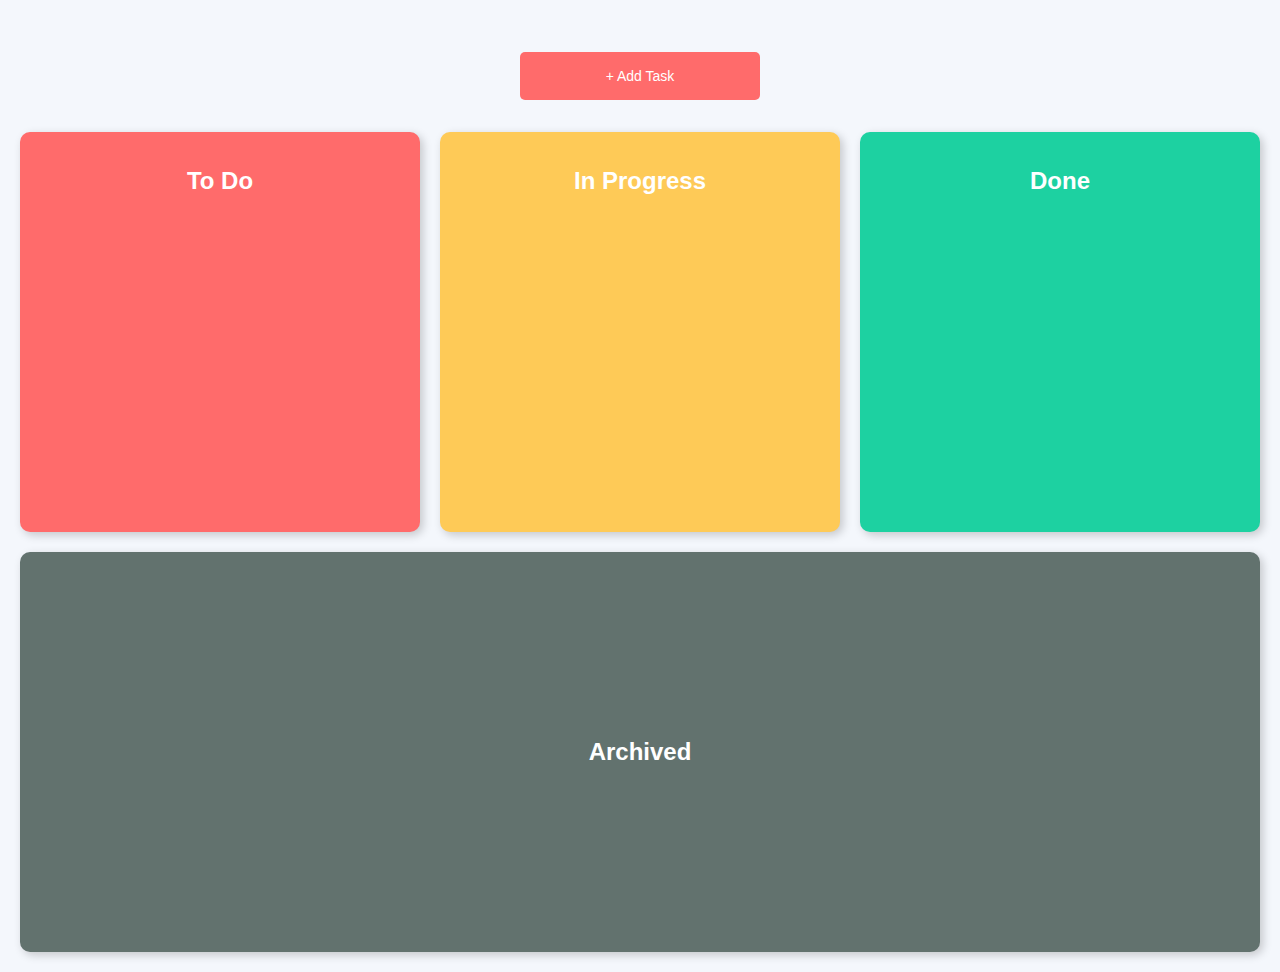
==== index.html @ c923e274 "feat: 1st commit set up basic board" ====
<!DOCTYPE html>
<html lang="en">

<head>
    <meta charset="UTF-8">
    <meta name="viewport" content="width=device-width, initial-scale=1.0">
    <title>Momo Board</title>
    <link rel="stylesheet" href="./assets/css/styles.css">
</head>

<body>
    <div class="modal-container">
        <button class="open-modal">+ Add Task</button>
        
        <div class="modal">
            <h2>Create New Task</h2>
            <div class="input-container">
                <input type="text" id="taskTitle" placeholder="Title" required>
                <textarea id="taskDescription" placeholder="Description" required rows="10"></textarea>
                <button class="input-add-btn">Add Task</button>
                <button class="close">Close</button>
            </div>
     
        </div>
    </div>

   
    <div class="board">
        <div class="column" id="todo">
            <h2>To Do</h2>

            <!-- task -->
            <!-- <div class="task" draggable="true" ondragstart="drag(event)" id="task-1">
                <p><span>Task 1</span></p>
                <p class="started">Lorem ipsum dolor sit amet.</p>
            </div> -->


        </div>

        <div class="column" id="in-progress">
            <h2>In Progress</h2>

            <!-- <div class="task" draggable="true" ondragstart="drag(event)" id="task-1">
                <p><span>Task 1</span></p>
                <p>Lorem ipsum dolor sit amet.</p>
                <p class="time">Lorem ipsum dolor sit amet.</p>
            </div> -->
        </div>

        <div class="column" id="done">
            <h2>Done</h2>

            <!-- <div class="task" draggable="true" ondragstart="drag(event)" id="task-1">
                <p><span>Task 1</span></p>
                <p>Lorem ipsum dolor sit amet.</p>
                <p class="time">started: 10/03/2025</p>
            </div> -->
        </div>

        <div class="column" id="archived">
            <h2>Archived</h2>

            <!-- <div class="container">
                <div class="task" draggable="true" ondragstart="drag(event)" id="task-1">
                    <p><span>Task 1</span></p>
                    <p>Lorem ipsum dolor sit amet.</p>
                     <p class="time">started: 10/03/2025</p>
                </div>

                <div class="task" draggable="true" ondragstart="drag(event)" id="task-1">
                    <p><span>Task 1</span></p>
                    <p>Lorem ipsum dolor sit amet.</p>
                     <p class="time">started: 10/03/2025</p>
                </div>

                <div class="task" draggable="true" ondragstart="drag(event)" id="task-1">
                    <p><span>Task 1</span></p>
                    <p>Lorem ipsum dolor sit amet.</p>
                     <p class="time">started: 10/03/2025</p>
                </div>
            </div> -->


        </div>
    </div>

    <script src="./assets/js/app.js"></script>
</body>

</html>
---- assets/css/styles.css ----
/* Define CSS Custom Properties (Variables) */
:root {
  --red: #ff6b6b;
  --orange: #feca57;
  --green: #1dd1a1;
  --dark-green: #62726e;
  --white: #ffffff;
  --light-gray: #f4f7fc;
  --dark-gray: #333;
  --light-gray-2: #555;
  --hover-red: #ff3b3b;
  --box-shadow: rgba(0, 0, 0, 0.2);
  --hover-box-shadow: rgba(0, 0, 0, 0.3);
}

/* Body Styles */
body {
  font-family: Arial, sans-serif;
  padding: 20px;
  background-color: var(--light-gray);
  margin: 0;
}

.board {
  display: flex;
  gap: 20px;
  width: 100%;
  max-width: 1500px;
  flex-wrap: wrap;
}

/* Column Styles */
.column {
  width: 30%;
  padding: 15px;
  border-radius: 10px;
  min-height: 400px;
  box-sizing: border-box;
  color: var(--white);
  font-weight: bold;
  text-align: center;
  transition: 0.3s ease-in-out;
  box-shadow: 3px 3px 10px var(--box-shadow);
  flex: 1 1 30%;
}

/* Column Colors */
#todo {
  background-color: var(--red);
}

#in-progress {
  background-color: var(--orange);
}

#done {
  background-color: var(--green);
}

#archived {
  background-color: var(--dark-green);
}

/* Task Styles */
.task {
  padding: 12px;
  margin: 10px 0;
  border-radius: 8px;
  background-color: var(--white);
  color: var(--dark-gray);
  font-weight: bold;
  cursor: grab;
  transition: transform 0.2s, box-shadow 0.2s;
  box-shadow: 2px 2px 5px var(--box-shadow);
}

#archived {
  display: flex;
  flex-direction: column;
  align-items: center;
  justify-content: center;
}

#archived h2 {
  font-size: 1.5em;
}

#archived .container {
  height: 95%;
  gap: 1rem;
  display: flex;
  flex-direction: row;
  flex-wrap: wrap;
}

.task:hover {
  transform: scale(1.05);
  box-shadow: 4px 4px 8px var(--hover-box-shadow);
}

.task p {
  margin: 5px 0;
  font-size: 14px;
}

.task .time {
  font-style: italic;
  color: var(--light-gray-2);
  font-size: 12px;
}

/* Modal Styles */
.open-modal {
  padding: 12px 15px;
  background-color: var(--red);
  color: var(--white);
  border: none;
  border-radius: 5px;
  font-size: 14px;
  cursor: pointer;
  width: 15rem;
  height: 3rem;
  margin: auto;
  display: block;
  margin: 2rem auto;
}

.open-modal:hover {
  background-color: var(--hover-red);
}

.modal {
  position: fixed;
  top: 50%;
  left: 50%;
  transform: translate(-50%, -50%);
  background-color: var(--white);
  padding: 20px;
  border-radius: 10px;
  box-shadow: 0 4px 10px rgba(0, 0, 0, 0.3);
  width: 100%;
  max-width: 400px;
  z-index: 1000;
  display: none;
}

#taskTitle {
  padding: 0.5rem;
  outline: none;
  border-radius: 15px;
}

#taskDescription {
  padding: 0.5rem;
  outline: none;
  border-radius: 15px;
  margin: 1rem auto;
}

.input-add-btn,
.close {
  padding: 12px 15px;
  background-color: var(--green);
  border: none;
  border-radius: 5px;
  color: var(--white);
  cursor: pointer;
  font-size: 14px;
  width: 10rem;
  margin-top: 1rem;
}

.close {
  background-color: var(--hover-red);
}

.active {
  display: block;
}

.modal h2 {
  text-align: center;
}

.input-container {
  display: flex;
  flex-direction: column;
  align-items: center;
  justify-content: center;
}

/* Responsive Layout */
@media screen and (max-width: 768px) {
  .column {
      flex: 1 1 50%;
  }

  .open-modal {
      width: auto;
      min-width: 10rem;
  }
}
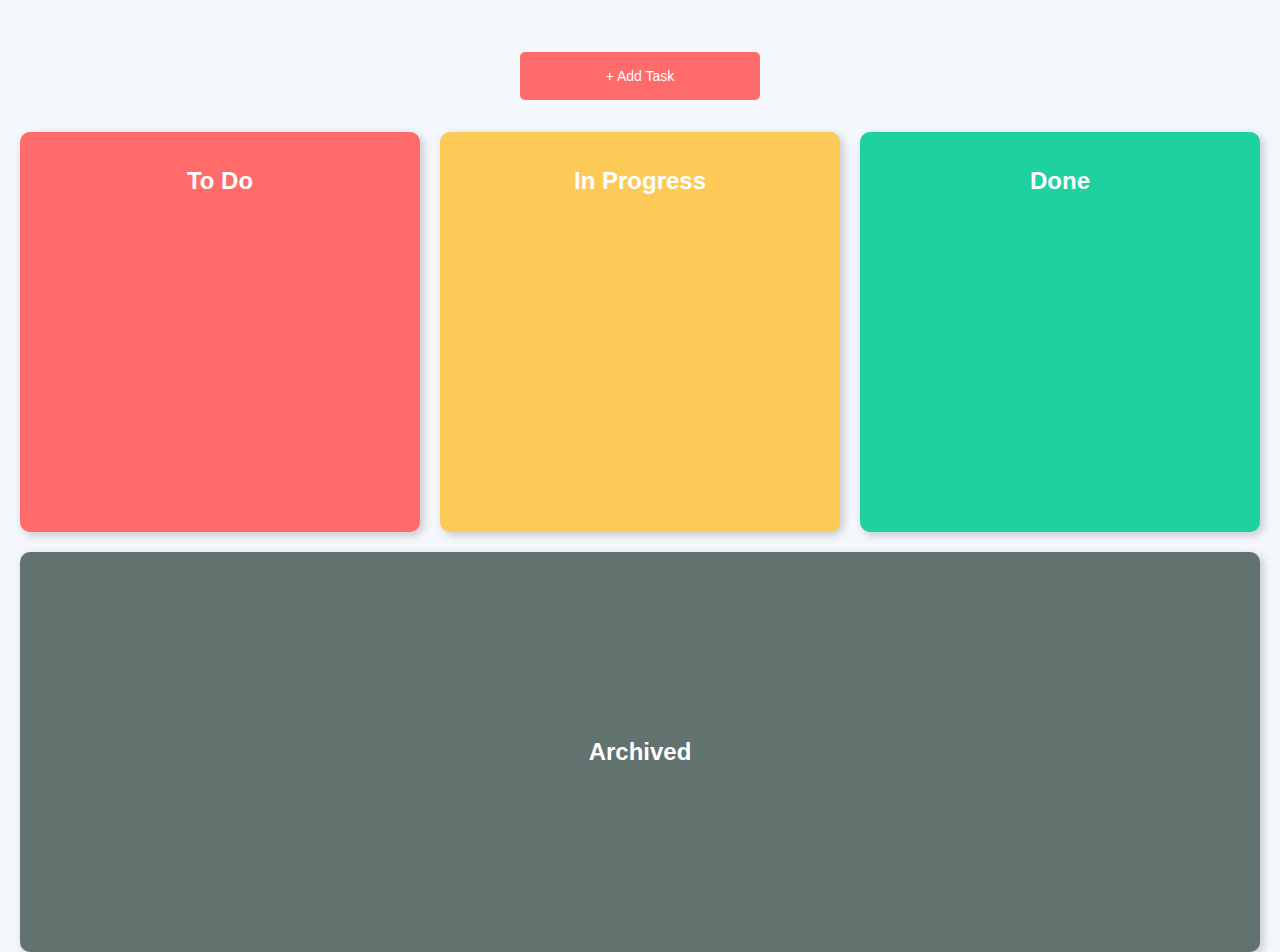
==== commit f072ae6c: "fix layout issue netlify" ====
--- a/index.html
+++ b/index.html
@@ -9,82 +9,49 @@
 </head>
 
 <body>
-    <div class="modal-container">
-        <button class="open-modal">+ Add Task</button>
+    <div class="main-parent">
+
+
+        <div class="modal-container">
+            <button class="open-modal">+ Add Task</button>
+            
+            <div class="modal">
+                <h2>Create New Task</h2>
+                <div class="input-container">
+                    <input type="text" id="taskTitle" placeholder="Title" required>
+                    <textarea id="taskDescription" placeholder="Description" required rows="10"></textarea>
+                    <button class="input-add-btn">Add Task</button>
+                    <button class="close">Close</button>
+                </div>
         
-        <div class="modal">
-            <h2>Create New Task</h2>
-            <div class="input-container">
-                <input type="text" id="taskTitle" placeholder="Title" required>
-                <textarea id="taskDescription" placeholder="Description" required rows="10"></textarea>
-                <button class="input-add-btn">Add Task</button>
-                <button class="close">Close</button>
             </div>
-     
+        </div>
+
+    
+        <div class="board">
+            <div class="column" id="todo">
+                <h2>To Do</h2>
+                <div id="tasksPlace"></div>
+            </div>
+
+            <div class="column" id="in-progress" ondrop="drop(event)" ondragover="allowDrop(event)">
+                <h2>In Progress</h2>
+
+            
+            </div>
+
+            <div class="column" id="done" ondrop="drop(event)" ondragover="allowDrop(event)">
+                <h2>Done</h2>
+
+            
+            </div>
+
+            <div class="column" id="archived" ondrop="drop(event)" ondragover="allowDrop(event)">
+                <h2>Archived</h2>
+
+            </div>
         </div>
     </div>
-
-   
-    <div class="board">
-        <div class="column" id="todo">
-            <h2>To Do</h2>
-
-            <!-- task -->
-            <!-- <div class="task" draggable="true" ondragstart="drag(event)" id="task-1">
-                <p><span>Task 1</span></p>
-                <p class="started">Lorem ipsum dolor sit amet.</p>
-            </div> -->
-
-
-        </div>
-
-        <div class="column" id="in-progress">
-            <h2>In Progress</h2>
-
-            <!-- <div class="task" draggable="true" ondragstart="drag(event)" id="task-1">
-                <p><span>Task 1</span></p>
-                <p>Lorem ipsum dolor sit amet.</p>
-                <p class="time">Lorem ipsum dolor sit amet.</p>
-            </div> -->
-        </div>
-
-        <div class="column" id="done">
-            <h2>Done</h2>
-
-            <!-- <div class="task" draggable="true" ondragstart="drag(event)" id="task-1">
-                <p><span>Task 1</span></p>
-                <p>Lorem ipsum dolor sit amet.</p>
-                <p class="time">started: 10/03/2025</p>
-            </div> -->
-        </div>
-
-        <div class="column" id="archived">
-            <h2>Archived</h2>
-
-            <!-- <div class="container">
-                <div class="task" draggable="true" ondragstart="drag(event)" id="task-1">
-                    <p><span>Task 1</span></p>
-                    <p>Lorem ipsum dolor sit amet.</p>
-                     <p class="time">started: 10/03/2025</p>
-                </div>
-
-                <div class="task" draggable="true" ondragstart="drag(event)" id="task-1">
-                    <p><span>Task 1</span></p>
-                    <p>Lorem ipsum dolor sit amet.</p>
-                     <p class="time">started: 10/03/2025</p>
-                </div>
-
-                <div class="task" draggable="true" ondragstart="drag(event)" id="task-1">
-                    <p><span>Task 1</span></p>
-                    <p>Lorem ipsum dolor sit amet.</p>
-                     <p class="time">started: 10/03/2025</p>
-                </div>
-            </div> -->
-
-
-        </div>
-    </div>
-
     <script src="./assets/js/app.js"></script>
 </body>
 
--- a/assets/css/styles.css
+++ b/assets/css/styles.css
@@ -63,6 +63,7 @@
 
 /* Task Styles */
 .task {
+  min-width:10rem;
   padding: 12px;
   margin: 10px 0;
   border-radius: 8px;
@@ -72,6 +73,29 @@
   cursor: grab;
   transition: transform 0.2s, box-shadow 0.2s;
   box-shadow: 2px 2px 5px var(--box-shadow);
+  position: relative;
+}
+
+.task .delete {
+  position: absolute;
+  top: 10px;
+  right: 10px;
+  background-color: #ff4d4d;
+  color: white;
+  border: none;
+  border-radius: 50%;
+  width: 25px;
+  height: 25px;
+  display: flex;
+  justify-content: center;
+  align-items: center;
+  cursor: pointer;
+  font-weight: bold;
+  font-size: 16px;
+}
+
+.task .delete:hover {
+  background-color: #e60000;
 }
 
 #archived {
@@ -189,6 +213,15 @@
   justify-content: center;
 }
 
+.main-parent{
+  display: grid;
+  place-items: center; 
+  height: 100vh;        
+  max-width: 1500px;  
+  width: 100%;          
+  margin: 0 auto;
+}
+
 /* Responsive Layout */
 @media screen and (max-width: 768px) {
   .column {
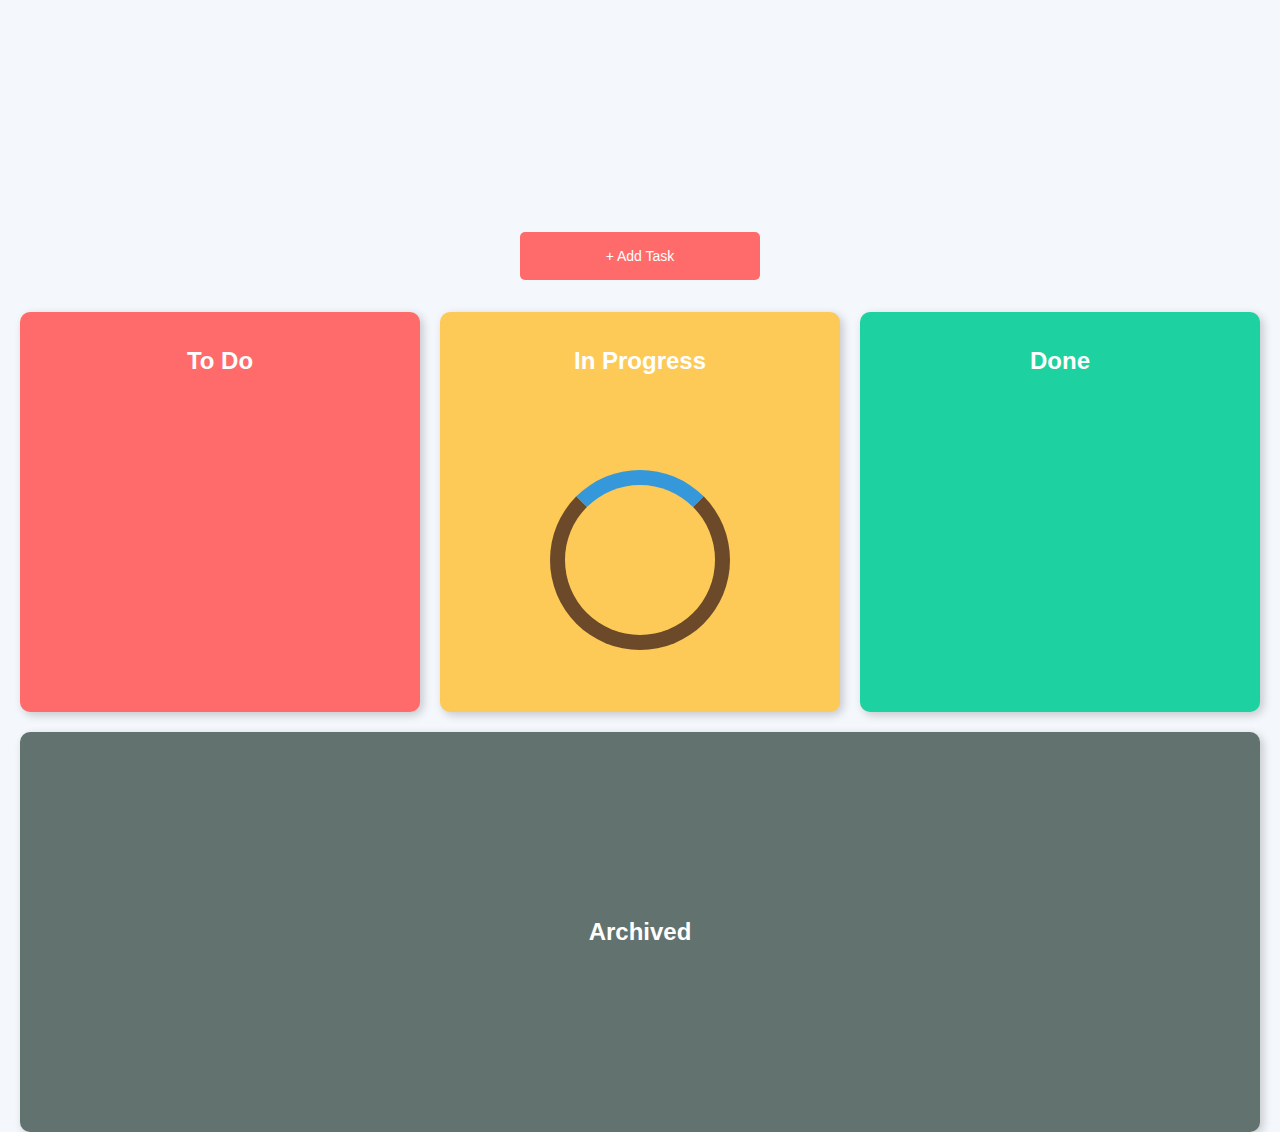
==== commit e218e895: "add spinner and refactor code" ====
--- a/index.html
+++ b/index.html
@@ -11,6 +11,9 @@
 <body>
     <div class="main-parent">
 
+        <div class="loader-container">
+            <div id="loader"></div>
+        </div>
 
         <div class="modal-container">
             <button class="open-modal">+ Add Task</button>
--- a/assets/css/styles.css
+++ b/assets/css/styles.css
@@ -63,8 +63,8 @@
 
 /* Task Styles */
 .task {
-  min-width:10rem;
   padding: 12px;
+  
   margin: 10px 0;
   border-radius: 8px;
   background-color: var(--white);
@@ -74,6 +74,10 @@
   transition: transform 0.2s, box-shadow 0.2s;
   box-shadow: 2px 2px 5px var(--box-shadow);
   position: relative;
+}
+
+#archived .task {
+  width:20rem;
 }
 
 .task .delete {
@@ -81,6 +85,24 @@
   top: 10px;
   right: 10px;
   background-color: #ff4d4d;
+  color: white;
+  border: none;
+  border-radius: 50%;
+  width: 25px;
+  height: 25px;
+  display: flex;
+  justify-content: center;
+  align-items: center;
+  cursor: pointer;
+  font-weight: bold;
+  font-size: 16px;
+}
+
+.task .edit {
+  position: absolute;
+  top: 60px;
+  right: 10px;
+  background-color: #7c4dff;
   color: white;
   border: none;
   border-radius: 50%;
@@ -221,6 +243,26 @@
   width: 100%;          
   margin: 0 auto;
 }
+ 
+#loader {
+  width: 150px;
+  height: 150px;
+  border: 15px solid #331818b9;  
+  border-top: 15px solid #3498db;  
+  border-radius: 50%;
+  animation: spin 1s linear infinite;
+  position:relative;
+  position:relative;
+  top:50vh;
+  z-index:2;
+  display:none;
+}
+
+ 
+@keyframes spin {
+  0% { transform: rotate(0deg); }
+  100% { transform: rotate(360deg); }
+}
 
 /* Responsive Layout */
 @media screen and (max-width: 768px) {
@@ -232,4 +274,10 @@
       width: auto;
       min-width: 10rem;
   }
-}
+
+  #archived .task {
+    width:10rem;
+    padding:2rem;
+  }
+  
+}
